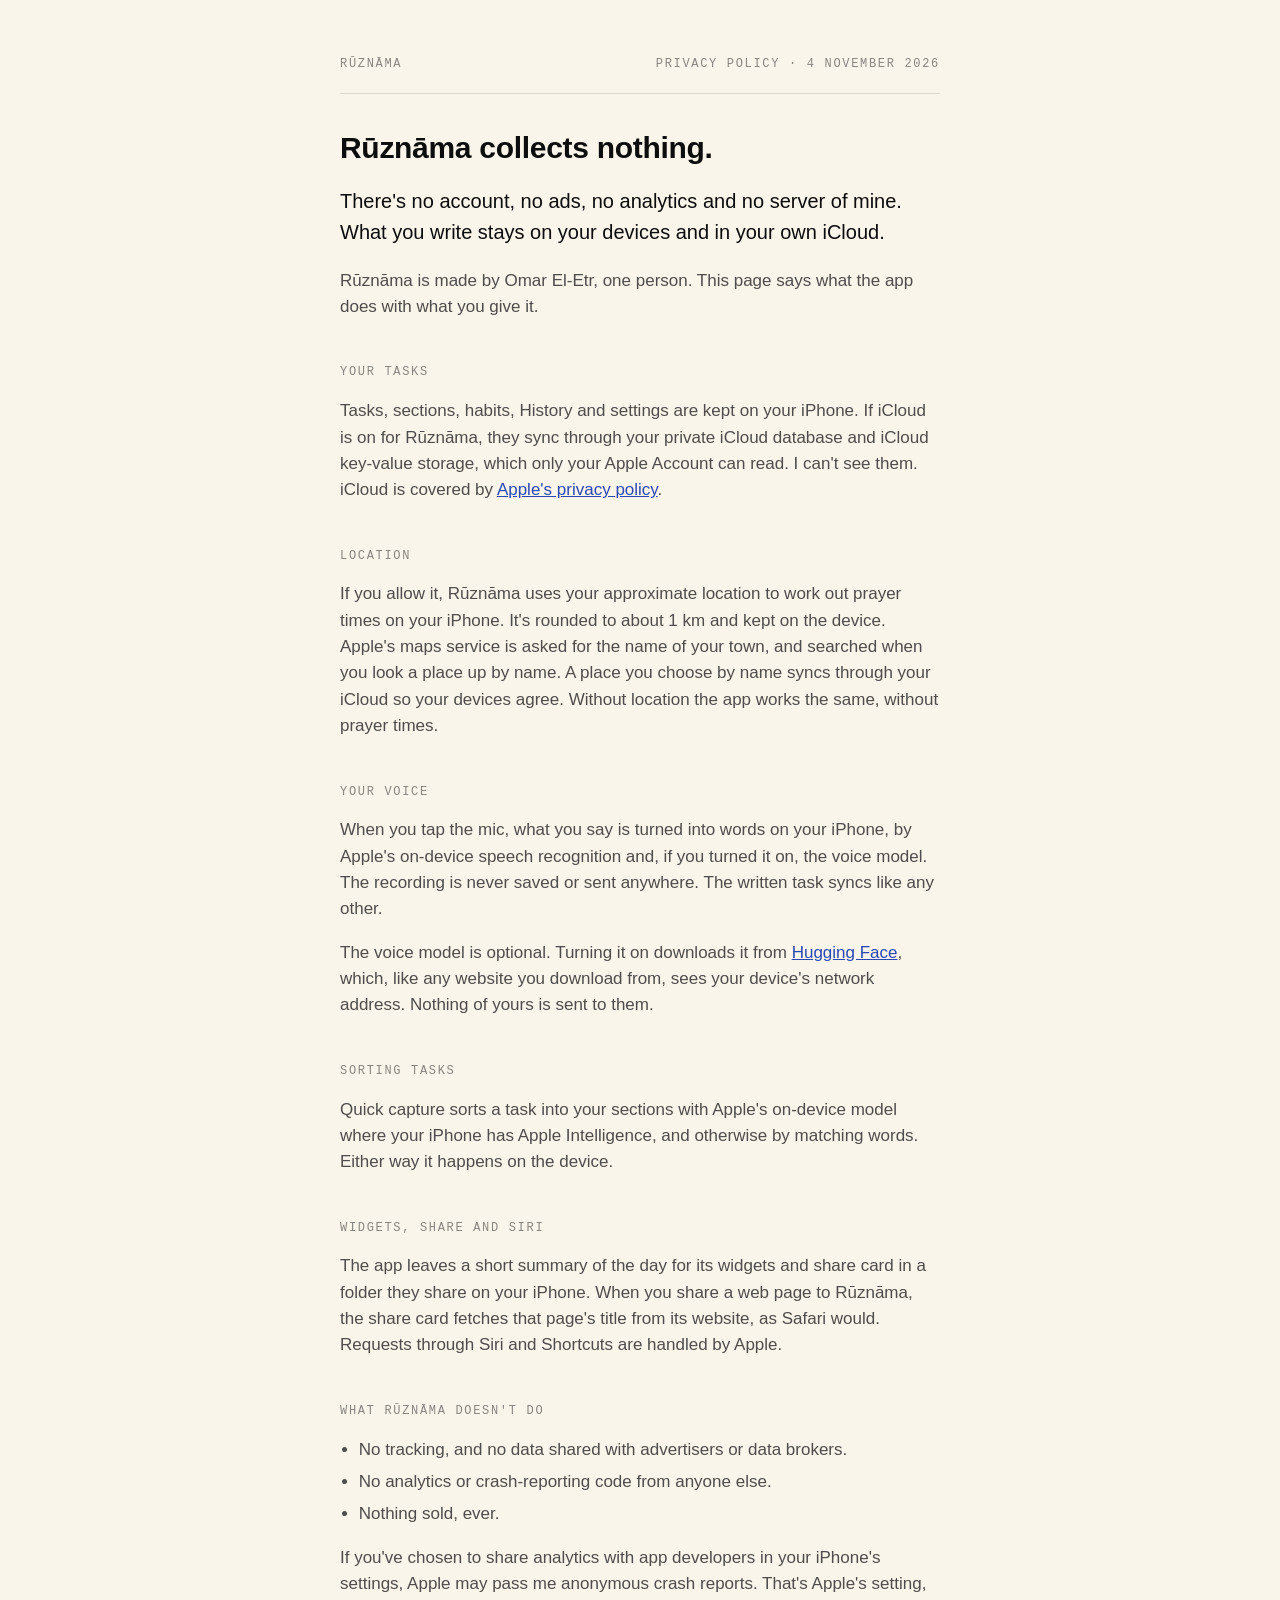
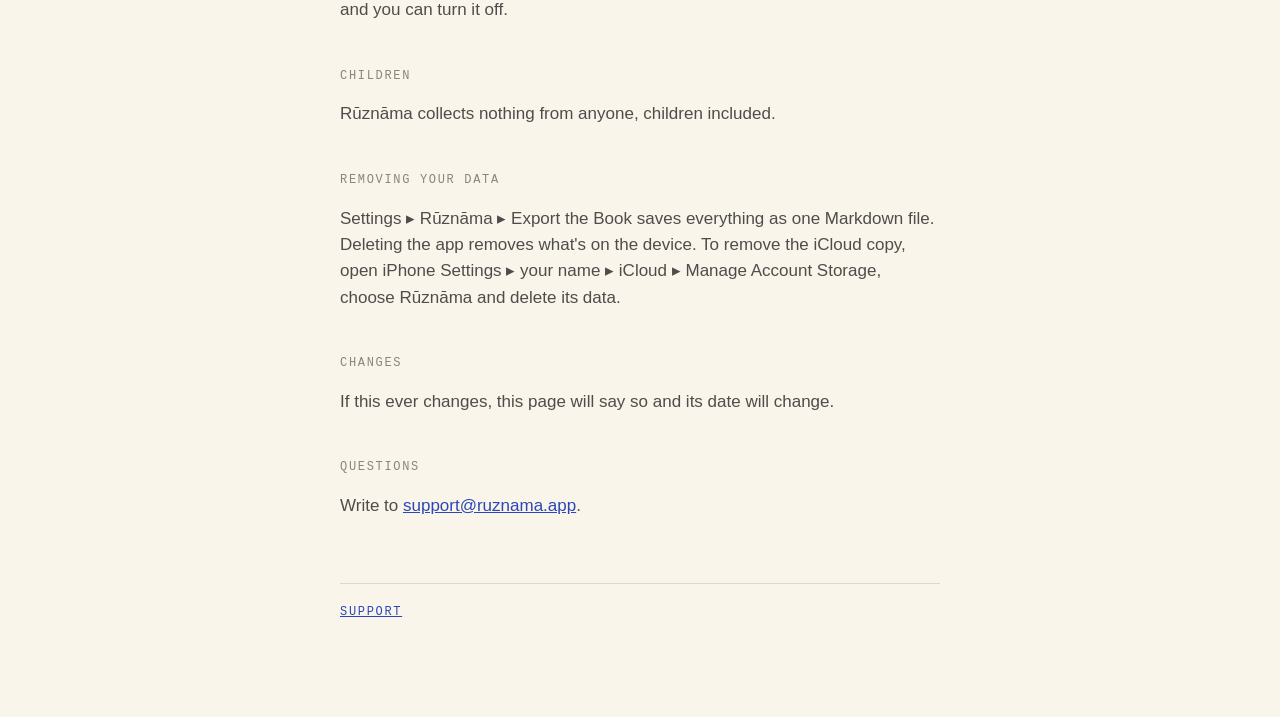
==== privacy/index.html @ 04673ba6 "Rūznāma's support page and privacy policy Co-Authored-By: Claude Opus 5.5 <noreply@anthropic.com>" ====
<!doctype html>
<html lang="en">
<head>
<meta charset="utf-8">
<meta name="viewport" content="width=device-width, initial-scale=1">
<title>Rūznāma Privacy</title>
<meta name="description" content="Rūznāma collects nothing. Your tasks stay on your iPhone and in your own iCloud.">
<link rel="stylesheet" href="../style.css">
</head>
<body>
<main>
<header><a class="label" href="../">Rūznāma</a><span class="label">Privacy policy · 4 November 2026</span></header>

<h1>Rūznāma collects nothing.</h1>
<p class="lede">There's no account, no ads, no analytics and no server of mine. What you write stays on your devices and in your own iCloud.</p>
<p>Rūznāma is made by Omar El-Etr, one person. This page says what the app does with what you give it.</p>

<h2>Your tasks</h2>
<p>Tasks, sections, habits, History and settings are kept on your iPhone. If iCloud is on for Rūznāma, they sync through your private iCloud database and iCloud key-value storage, which only your Apple Account can read. I can't see them. iCloud is covered by <a href="https://www.apple.com/legal/privacy/">Apple's privacy policy</a>.</p>

<h2>Location</h2>
<p>If you allow it, Rūznāma uses your approximate location to work out prayer times on your iPhone. It's rounded to about 1 km and kept on the device. Apple's maps service is asked for the name of your town, and searched when you look a place up by name. A place you choose by name syncs through your iCloud so your devices agree. Without location the app works the same, without prayer times.</p>

<h2>Your voice</h2>
<p>When you tap the mic, what you say is turned into words on your iPhone, by Apple's on-device speech recognition and, if you turned it on, the voice model. The recording is never saved or sent anywhere. The written task syncs like any other.</p>
<p>The voice model is optional. Turning it on downloads it from <a href="https://huggingface.co">Hugging Face</a>, which, like any website you download from, sees your device's network address. Nothing of yours is sent to them.</p>

<h2>Sorting tasks</h2>
<p>Quick capture sorts a task into your sections with Apple's on-device model where your iPhone has Apple Intelligence, and otherwise by matching words. Either way it happens on the device.</p>

<h2>Widgets, Share and Siri</h2>
<p>The app leaves a short summary of the day for its widgets and share card in a folder they share on your iPhone. When you share a web page to Rūznāma, the share card fetches that page's title from its website, as Safari would. Requests through Siri and Shortcuts are handled by Apple.</p>

<h2>What Rūznāma doesn't do</h2>
<ul>
<li>No tracking, and no data shared with advertisers or data brokers.</li>
<li>No analytics or crash-reporting code from anyone else.</li>
<li>Nothing sold, ever.</li>
</ul>
<p>If you've chosen to share analytics with app developers in your iPhone's settings, Apple may pass me anonymous crash reports. That's Apple's setting, and you can turn it off.</p>

<h2>Children</h2>
<p>Rūznāma collects nothing from anyone, children included.</p>

<h2>Removing your data</h2>
<p>Settings ▸ Rūznāma ▸ Export the Book saves everything as one Markdown file. Deleting the app removes what's on the device. To remove the iCloud copy, open iPhone Settings ▸ your name ▸ iCloud ▸ Manage Account Storage, choose Rūznāma and delete its data.</p>

<h2>Changes</h2>
<p>If this ever changes, this page will say so and its date will change.</p>

<h2>Questions</h2>
<p>Write to <a href="mailto:support@ruznama.app">support@ruznama.app</a>.</p>

<footer class="label"><a href="../">Support</a></footer>
</main>
</body>
</html>
---- style.css ----
:root {
  --paper: #FAF5EA; --ink: #0D0D0E; --ink-2: rgba(13,13,14,.72); --ink-3: rgba(13,13,14,.48);
  --rule: rgba(13,13,14,.12); --lapis: #2B47B5;
}
@media (prefers-color-scheme: dark) {
  :root { --paper: #0D0D0E; --ink: #FAF5EA; --ink-2: rgba(250,245,234,.74); --ink-3: rgba(250,245,234,.5);
          --rule: rgba(250,245,234,.14); --lapis: #8FA3FF; }
}
* { box-sizing: border-box; }
html { background: var(--paper); }
body { margin: 0; background: var(--paper); color: var(--ink);
  font: 17px/1.55 "Avenir Next", Avenir, -apple-system, BlinkMacSystemFont, "Segoe UI", sans-serif;
  -webkit-font-smoothing: antialiased; }
main { max-width: 640px; margin: 0 auto; padding: 56px 20px 96px; }
.label { font: 500 12px/1.4 ui-monospace, "SF Mono", Menlo, monospace; letter-spacing: .14em;
  text-transform: uppercase; color: var(--ink-3); }
header { display: flex; justify-content: space-between; align-items: baseline; gap: 16px;
  padding-bottom: 20px; border-bottom: 1px solid var(--rule); margin-bottom: 36px; flex-wrap: wrap; }
header a { color: inherit; text-decoration: none; }
h1 { font-weight: 600; font-size: 30px; line-height: 1.2; margin: 0 0 8px; letter-spacing: -.01em; }
h2 { font: 500 12px/1.4 ui-monospace, "SF Mono", Menlo, monospace; letter-spacing: .14em; text-transform: uppercase;
  color: var(--ink-3); margin: 44px 0 12px; }
p, li { color: var(--ink-2); }
strong { color: var(--ink); font-weight: 600; }
ul { padding-left: 1.1em; } li { margin: 6px 0; }
a { color: var(--lapis); }
.lede { font-size: 20px; color: var(--ink); }
.q { margin: 22px 0 0; color: var(--ink); font-weight: 600; }
.q + p { margin-top: 4px; }
footer { margin-top: 64px; padding-top: 20px; border-top: 1px solid var(--rule); }
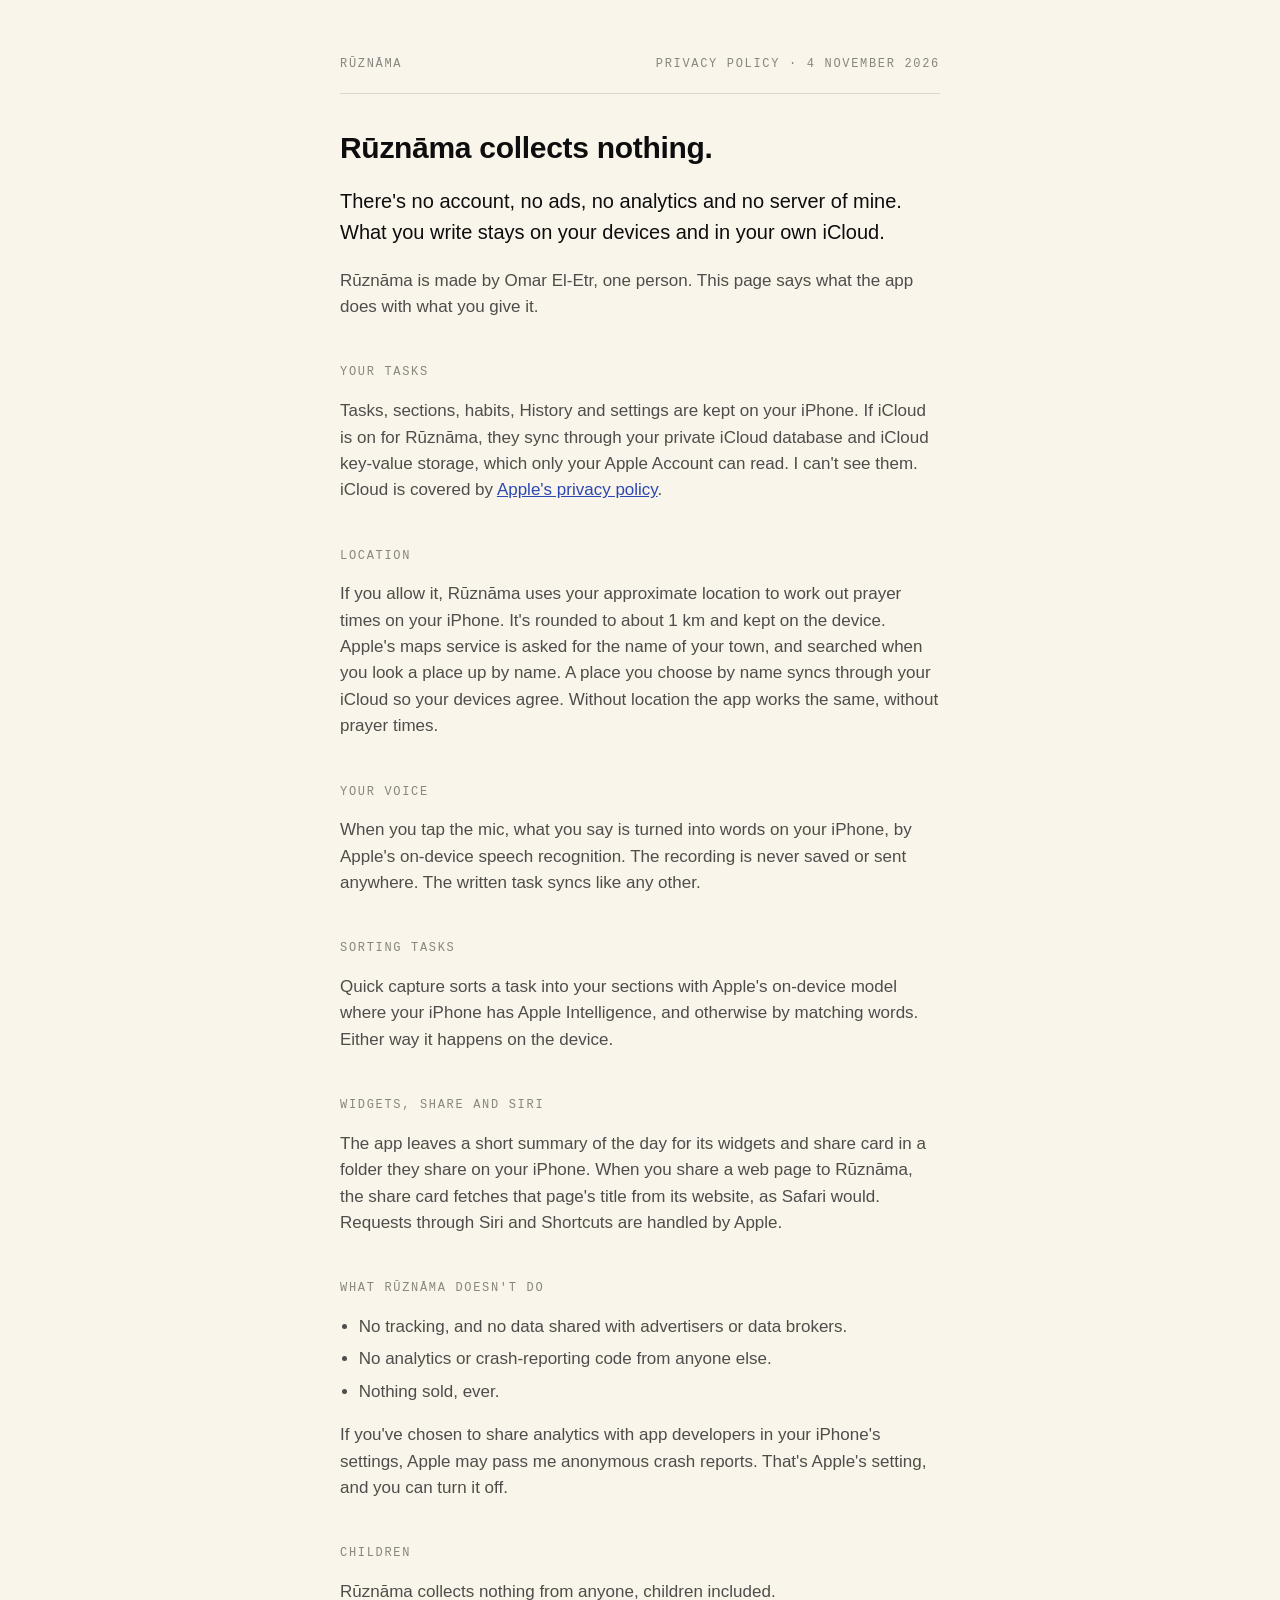
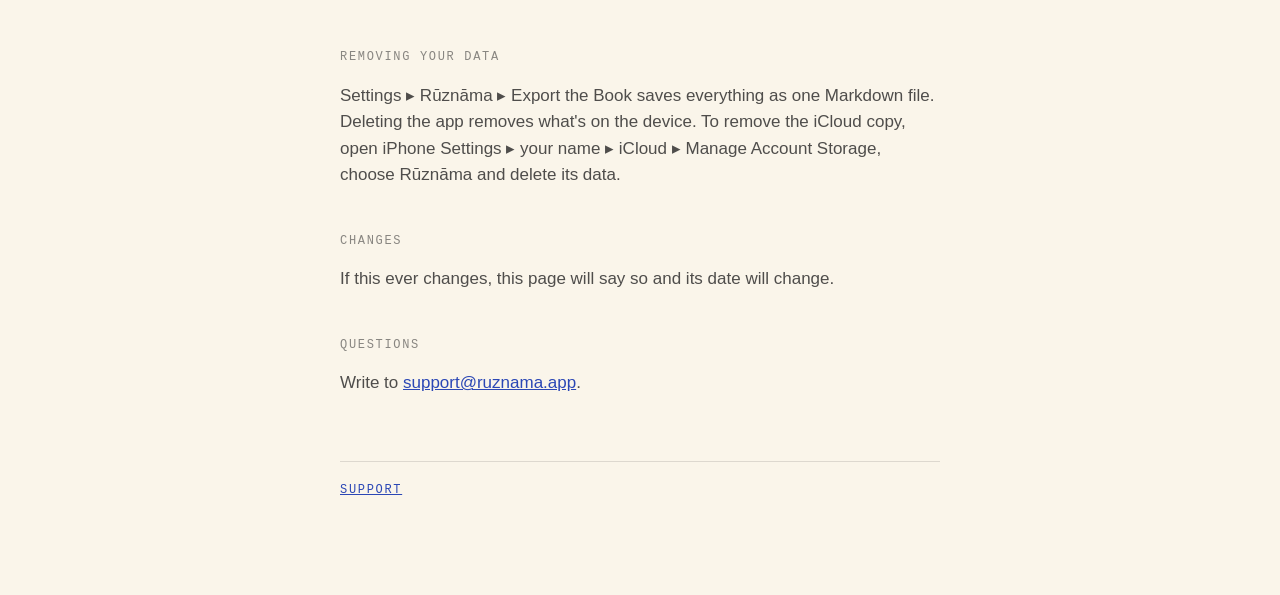
==== commit 51fa006e: "The landing page's second version: new copy, a row of days, iPhone and Mac buttons Copy rewritten in" ====
--- a/privacy/index.html
+++ b/privacy/index.html
@@ -22,8 +22,7 @@
 <p>If you allow it, Rūznāma uses your approximate location to work out prayer times on your iPhone. It's rounded to about 1 km and kept on the device. Apple's maps service is asked for the name of your town, and searched when you look a place up by name. A place you choose by name syncs through your iCloud so your devices agree. Without location the app works the same, without prayer times.</p>
 
 <h2>Your voice</h2>
-<p>When you tap the mic, what you say is turned into words on your iPhone, by Apple's on-device speech recognition and, if you turned it on, the voice model. The recording is never saved or sent anywhere. The written task syncs like any other.</p>
-<p>The voice model is optional. Turning it on downloads it from <a href="https://huggingface.co">Hugging Face</a>, which, like any website you download from, sees your device's network address. Nothing of yours is sent to them.</p>
+<p>When you tap the mic, what you say is turned into words on your iPhone, by Apple's on-device speech recognition. The recording is never saved or sent anywhere. The written task syncs like any other.</p>
 
 <h2>Sorting tasks</h2>
 <p>Quick capture sorts a task into your sections with Apple's on-device model where your iPhone has Apple Intelligence, and otherwise by matching words. Either way it happens on the device.</p>
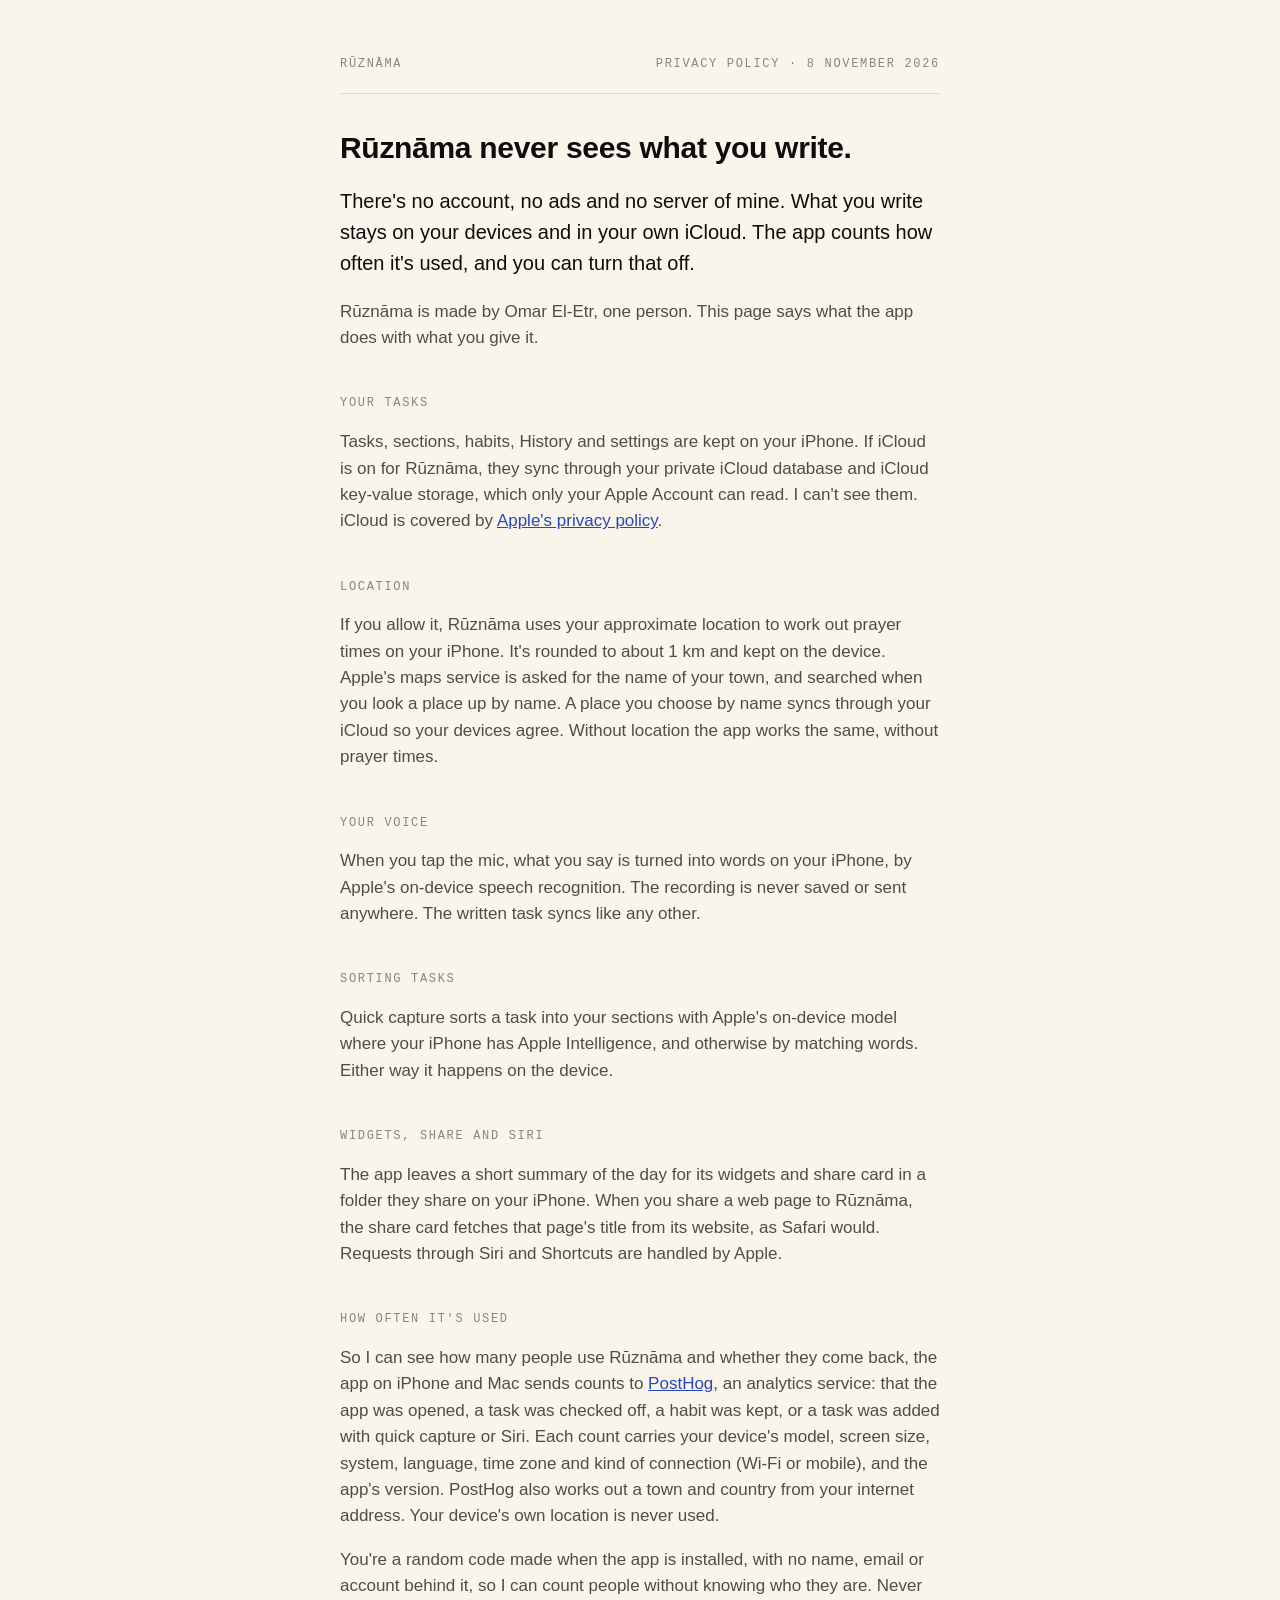
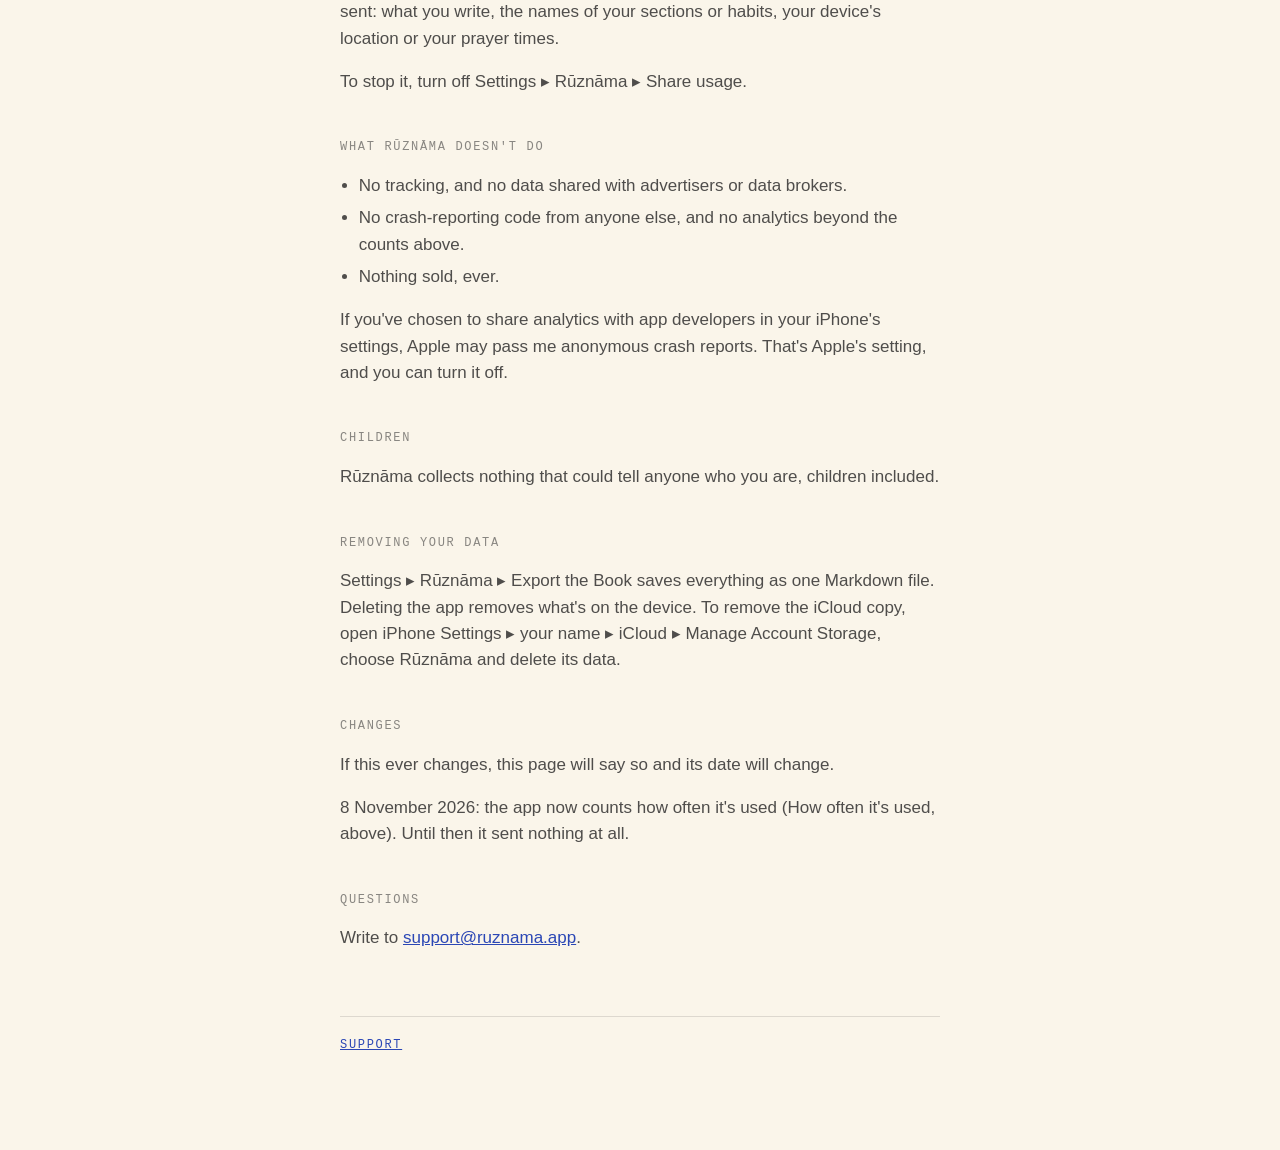
==== commit c7465fa7: "The privacy page and site say the app counts how often it's used, through PostHog Co-Authored-By: Cl" ====
--- a/privacy/index.html
+++ b/privacy/index.html
@@ -4,15 +4,15 @@
 <meta charset="utf-8">
 <meta name="viewport" content="width=device-width, initial-scale=1">
 <title>Rūznāma Privacy</title>
-<meta name="description" content="Rūznāma collects nothing. Your tasks stay on your iPhone and in your own iCloud.">
+<meta name="description" content="Rūznāma never sees what you write. Your tasks stay on your devices and in your own iCloud.">
 <link rel="stylesheet" href="../style.css">
 </head>
 <body>
 <main>
-<header><a class="label" href="../">Rūznāma</a><span class="label">Privacy policy · 4 November 2026</span></header>
+<header><a class="label" href="../">Rūznāma</a><span class="label">Privacy policy · 8 November 2026</span></header>
 
-<h1>Rūznāma collects nothing.</h1>
-<p class="lede">There's no account, no ads, no analytics and no server of mine. What you write stays on your devices and in your own iCloud.</p>
+<h1>Rūznāma never sees what you write.</h1>
+<p class="lede">There's no account, no ads and no server of mine. What you write stays on your devices and in your own iCloud. The app counts how often it's used, and you can turn that off.</p>
 <p>Rūznāma is made by Omar El-Etr, one person. This page says what the app does with what you give it.</p>
 
 <h2>Your tasks</h2>
@@ -30,22 +30,28 @@
 <h2>Widgets, Share and Siri</h2>
 <p>The app leaves a short summary of the day for its widgets and share card in a folder they share on your iPhone. When you share a web page to Rūznāma, the share card fetches that page's title from its website, as Safari would. Requests through Siri and Shortcuts are handled by Apple.</p>
 
+<h2>How often it's used</h2>
+<p>So I can see how many people use Rūznāma and whether they come back, the app on iPhone and Mac sends counts to <a href="https://posthog.com/privacy">PostHog</a>, an analytics service: that the app was opened, a task was checked off, a habit was kept, or a task was added with quick capture or Siri. Each count carries your device's model, screen size, system, language, time zone and kind of connection (Wi-Fi or mobile), and the app's version. PostHog also works out a town and country from your internet address. Your device's own location is never used.</p>
+<p>You're a random code made when the app is installed, with no name, email or account behind it, so I can count people without knowing who they are. Never sent: what you write, the names of your sections or habits, your device's location or your prayer times.</p>
+<p>To stop it, turn off Settings ▸ Rūznāma ▸ Share usage.</p>
+
 <h2>What Rūznāma doesn't do</h2>
 <ul>
 <li>No tracking, and no data shared with advertisers or data brokers.</li>
-<li>No analytics or crash-reporting code from anyone else.</li>
+<li>No crash-reporting code from anyone else, and no analytics beyond the counts above.</li>
 <li>Nothing sold, ever.</li>
 </ul>
 <p>If you've chosen to share analytics with app developers in your iPhone's settings, Apple may pass me anonymous crash reports. That's Apple's setting, and you can turn it off.</p>
 
 <h2>Children</h2>
-<p>Rūznāma collects nothing from anyone, children included.</p>
+<p>Rūznāma collects nothing that could tell anyone who you are, children included.</p>
 
 <h2>Removing your data</h2>
 <p>Settings ▸ Rūznāma ▸ Export the Book saves everything as one Markdown file. Deleting the app removes what's on the device. To remove the iCloud copy, open iPhone Settings ▸ your name ▸ iCloud ▸ Manage Account Storage, choose Rūznāma and delete its data.</p>
 
 <h2>Changes</h2>
 <p>If this ever changes, this page will say so and its date will change.</p>
+<p>8 November 2026: the app now counts how often it's used (How often it's used, above). Until then it sent nothing at all.</p>
 
 <h2>Questions</h2>
 <p>Write to <a href="mailto:support@ruznama.app">support@ruznama.app</a>.</p>
